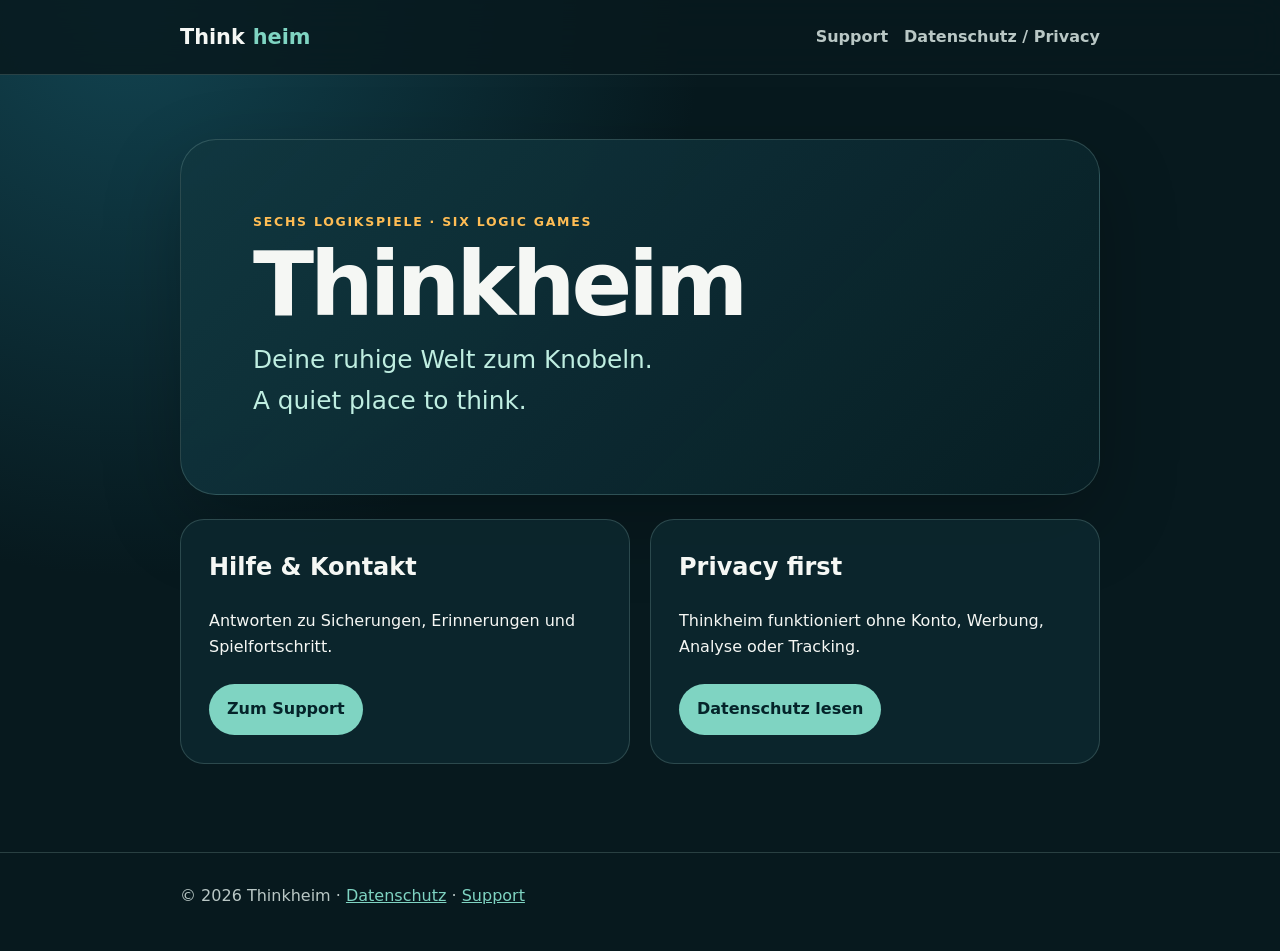
==== docs/site/index.html @ 483293e9 "docs: add Play Store feature graphic and legal site" ====
<!doctype html>
<html lang="de">
<head>
  <meta charset="utf-8">
  <meta name="viewport" content="width=device-width, initial-scale=1">
  <meta name="description" content="Thinkheim – Deine ruhige Welt zum Knobeln. Support und Datenschutz.">
  <title>Thinkheim · A quiet place to think.</title>
  <link rel="stylesheet" href="styles.css">
</head>
<body>
  <header class="topbar">
    <nav class="shell nav" aria-label="Hauptnavigation">
      <a class="brand" href="index.html">Think<span>heim</span></a>
      <div class="links"><a href="support.html">Support</a><a href="privacy.html">Datenschutz / Privacy</a></div>
    </nav>
  </header>
  <main class="shell">
    <section class="hero">
      <div class="eyebrow">Sechs Logikspiele · Six logic games</div>
      <h1>Thinkheim</h1>
      <p class="lead">Deine ruhige Welt zum Knobeln.<br>A quiet place to think.</p>
    </section>
    <section class="cards" aria-label="Informationen">
      <article class="card"><h2>Hilfe & Kontakt</h2><p>Antworten zu Sicherungen, Erinnerungen und Spielfortschritt.</p><a class="button" href="support.html">Zum Support</a></article>
      <article class="card"><h2>Privacy first</h2><p>Thinkheim funktioniert ohne Konto, Werbung, Analyse oder Tracking.</p><a class="button" href="privacy.html">Datenschutz lesen</a></article>
    </section>
  </main>
  <footer><div class="shell">© 2026 Thinkheim · <a href="privacy.html">Datenschutz</a> · <a href="support.html">Support</a></div></footer>
</body>
</html>
---- docs/site/styles.css ----
:root {
  color-scheme: dark;
  --background: #07191e;
  --surface: #0d2930;
  --surface-strong: #113740;
  --mint: #bfeee1;
  --mint-strong: #7fd4c2;
  --amber: #ffbd54;
  --text: #f5f7f4;
  --muted: #b9c7c5;
  --line: rgba(191, 238, 225, 0.18);
}

* { box-sizing: border-box; }
html { scroll-behavior: smooth; }
body {
  margin: 0;
  min-height: 100vh;
  background: radial-gradient(circle at 10% 0%, #124451 0, transparent 36rem), var(--background);
  color: var(--text);
  font-family: Inter, ui-sans-serif, system-ui, -apple-system, BlinkMacSystemFont, "Segoe UI", sans-serif;
  line-height: 1.65;
}

a { color: var(--mint-strong); }
.shell { width: min(920px, calc(100% - 32px)); margin: 0 auto; }
.topbar {
  border-bottom: 1px solid var(--line);
  background: rgba(7, 25, 30, 0.86);
  backdrop-filter: blur(18px);
  position: sticky;
  top: 0;
  z-index: 10;
}
.nav { min-height: 74px; display: flex; align-items: center; justify-content: space-between; gap: 20px; }
.brand { display: flex; align-items: baseline; gap: 8px; color: var(--text); text-decoration: none; font-size: 1.3rem; font-weight: 800; }
.brand span { color: var(--mint-strong); }
.links { display: flex; flex-wrap: wrap; gap: 16px; }
.links a { color: var(--muted); text-decoration: none; font-weight: 650; }
.links a:hover, .links a:focus-visible { color: var(--mint); }
main { padding: 64px 0 88px; }
.hero { padding: clamp(34px, 7vw, 72px); border: 1px solid var(--line); border-radius: 36px; background: linear-gradient(135deg, rgba(17, 55, 64, .96), rgba(8, 31, 37, .9)); box-shadow: 0 28px 80px rgba(0,0,0,.24); }
.eyebrow { color: var(--amber); font-weight: 800; letter-spacing: .14em; text-transform: uppercase; font-size: .78rem; }
h1 { margin: 8px 0 12px; font-size: clamp(2.7rem, 8vw, 5.6rem); line-height: .98; letter-spacing: -.045em; }
.lead { max-width: 620px; margin: 0; color: var(--mint); font-size: clamp(1.15rem, 3vw, 1.55rem); }
.cards { display: grid; grid-template-columns: repeat(2, minmax(0, 1fr)); gap: 20px; margin-top: 24px; }
.card, .policy-section { padding: 28px; border: 1px solid var(--line); border-radius: 24px; background: rgba(13, 41, 48, .82); }
.card h2, .policy-section h2 { margin-top: 0; }
.button { display: inline-flex; margin-top: 8px; padding: 12px 18px; border-radius: 999px; background: var(--mint-strong); color: #05242a; text-decoration: none; font-weight: 800; }
.notice { margin: 0 0 28px; padding: 18px 22px; border-left: 4px solid var(--amber); background: rgba(255, 189, 84, .08); border-radius: 12px; }
.language-label { color: var(--amber); font-weight: 800; }
.policy-section { margin-top: 20px; }
.policy-section h3 { margin-top: 30px; }
footer { border-top: 1px solid var(--line); color: var(--muted); padding: 30px 0 42px; }

@media (max-width: 680px) {
  .nav { align-items: flex-start; flex-direction: column; padding: 16px 0; }
  .cards { grid-template-columns: 1fr; }
  main { padding-top: 32px; }
  .hero { border-radius: 26px; }
}
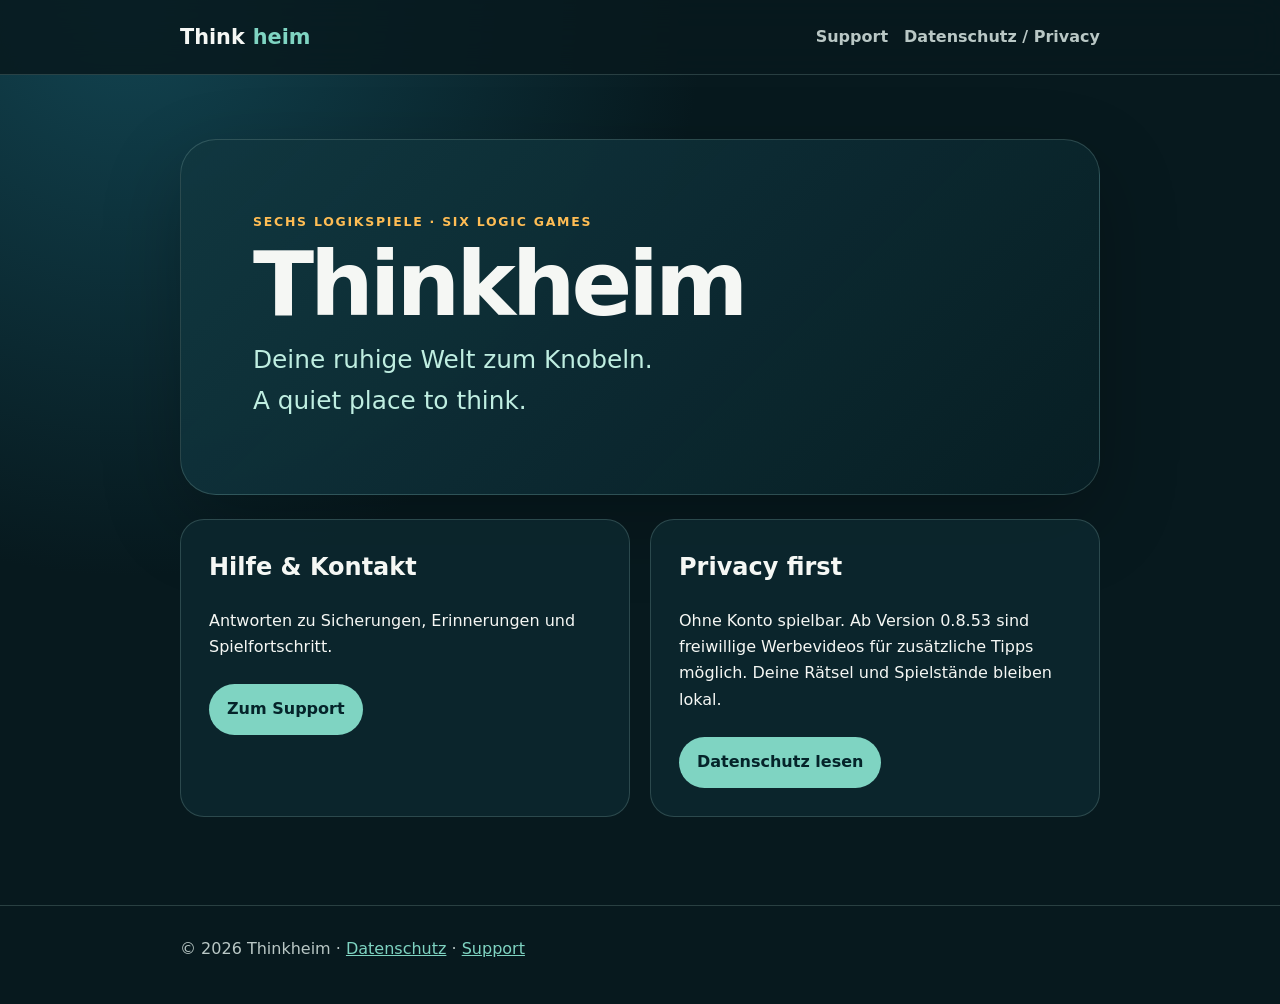
==== commit 4d7e2c5a: "Document optional AdMob hint ads starting with Thinkheim 0.8.53" ====
--- a/docs/site/index.html
+++ b/docs/site/index.html
@@ -22,7 +22,7 @@
     </section>
     <section class="cards" aria-label="Informationen">
       <article class="card"><h2>Hilfe & Kontakt</h2><p>Antworten zu Sicherungen, Erinnerungen und Spielfortschritt.</p><a class="button" href="support.html">Zum Support</a></article>
-      <article class="card"><h2>Privacy first</h2><p>Thinkheim funktioniert ohne Konto, Werbung, Analyse oder Tracking.</p><a class="button" href="privacy.html">Datenschutz lesen</a></article>
+      <article class="card"><h2>Privacy first</h2><p>Ohne Konto spielbar. Ab Version 0.8.53 sind freiwillige Werbevideos für zusätzliche Tipps möglich. Deine Rätsel und Spielstände bleiben lokal.</p><a class="button" href="privacy.html">Datenschutz lesen</a></article>
     </section>
   </main>
   <footer><div class="shell">© 2026 Thinkheim · <a href="privacy.html">Datenschutz</a> · <a href="support.html">Support</a></div></footer>
